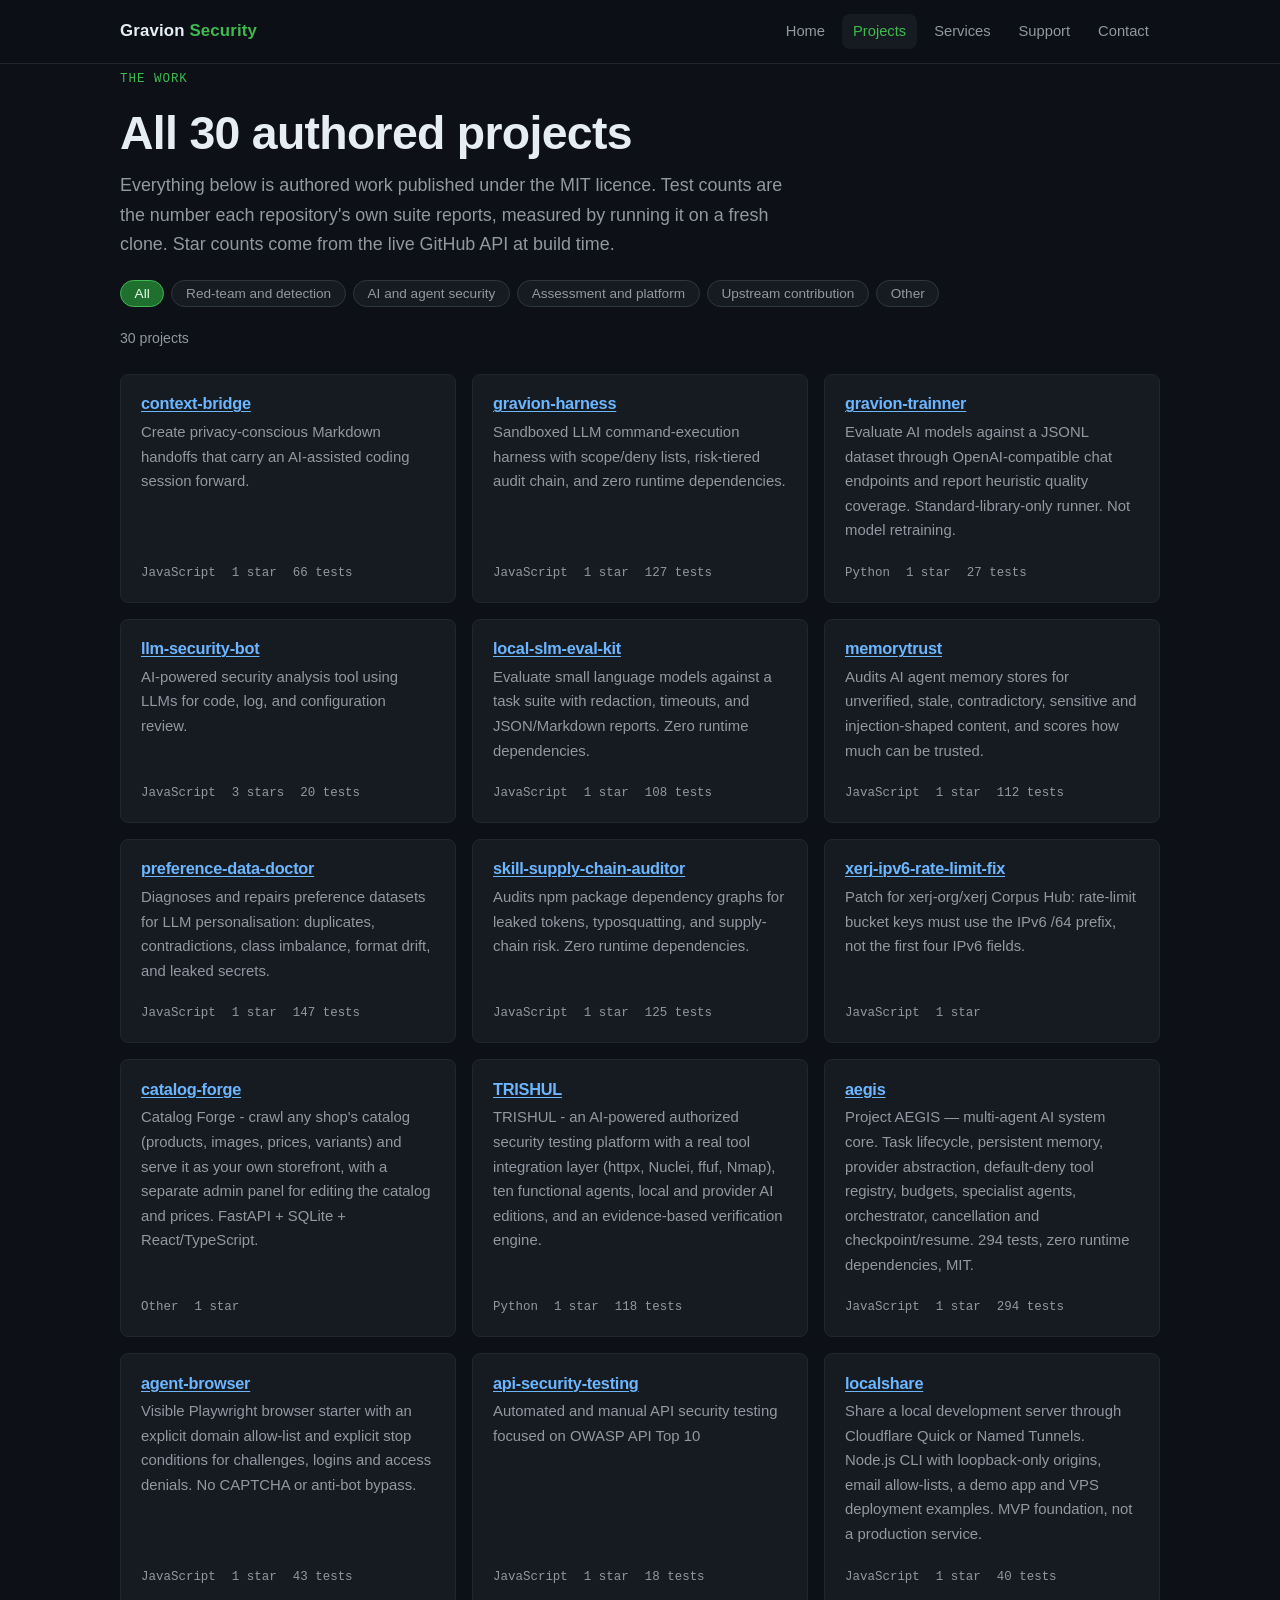
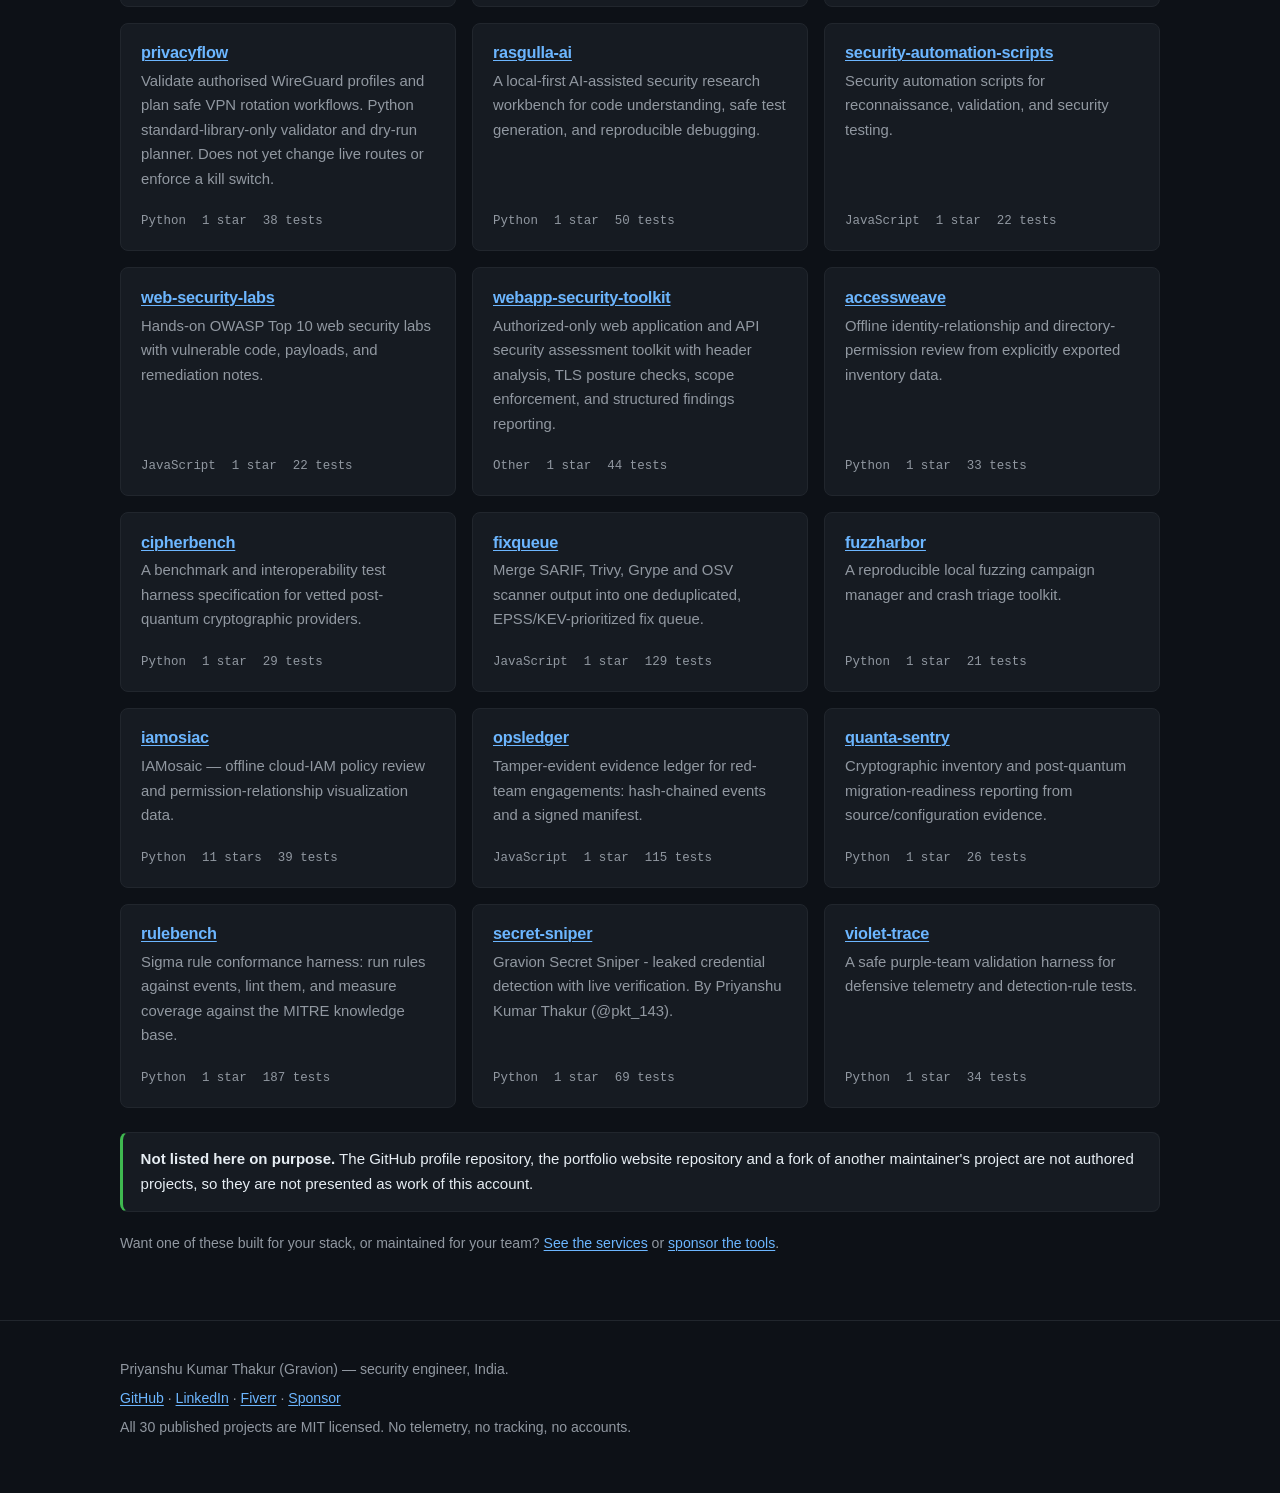
==== site/projects.html @ 016718fd "feat: add portfolio site, resume, license, and sponsor content pack" ====
<!DOCTYPE html>
<html lang="en">
<head>
<meta charset="utf-8">
<meta name="viewport" content="width=device-width, initial-scale=1">
<title>Projects — Gravion Security</title>
<meta name="description" content="All 30 authored open-source security projects by Priyanshu Kumar Thakur, with measured test counts, language and live star counts.">
<meta name="color-scheme" content="dark">
<link rel="icon" href="assets/favicon.svg" type="image/svg+xml">
<link rel="stylesheet" href="assets/style.css">
</head>
<body>
<a class="skip-link" href="#main">Skip to content</a>

<header class="site-header">
  <div class="wrap">
    <a class="brand" href="index.html">Gravion <span>Security</span></a>
    <nav class="primary" aria-label="Primary">
      <ul>
        <li><a href="index.html">Home</a></li>
        <li><a href="projects.html" aria-current="page">Projects</a></li>
        <li><a href="services.html">Services</a></li>
        <li><a href="support.html">Support</a></li>
        <li><a href="contact.html">Contact</a></li>
      </ul>
    </nav>
  </div>
</header>

<main id="main">
  <div class="wrap">
    <p class="eyebrow">The work</p>
    <h1>All 30 authored projects</h1>
    <p class="lede">
      Everything below is authored work published under the MIT licence. Test counts
      are the number each repository's own suite reports, measured by running it on a
      fresh clone. Star counts come from the live GitHub API at build time.
    </p>

    <ul class="filters" role="group" aria-label="Filter projects by category">
      <li><button type="button" data-filter="all" aria-pressed="true">All</button></li>
      <li><button type="button" data-filter="red-team" aria-pressed="false">Red-team and detection</button></li>
      <li><button type="button" data-filter="ai-security" aria-pressed="false">AI and agent security</button></li>
      <li><button type="button" data-filter="platform" aria-pressed="false">Assessment and platform</button></li>
      <li><button type="button" data-filter="contribution" aria-pressed="false">Upstream contribution</button></li>
      <li><button type="button" data-filter="other" aria-pressed="false">Other</button></li>
    </ul>

    <p class="muted small"><span id="project-count">Loading projects</span></p>

    <ul class="card-grid" id="project-grid">
      <li class="card">
        <h3>Loading</h3>
        <p>The project list loads from assets/projects.json. If it does not appear, the full list is below.</p>
      </li>
    </ul>

    <noscript>
      <div class="fallback">
        <h2>Full project list</h2>
        <p class="muted">JavaScript is off, so here is the same list as plain text.</p>

        <h3>Red-team and detection engineering</h3>
        <ul>
          <li><a href="https://github.com/gravion-ux/fixqueue" rel="noopener noreferrer">fixqueue</a> — Merge SARIF, Trivy, Grype and OSV scanner output into one deduplicated, EPSS and KEV prioritised fix queue. 129 tests.</li>
          <li><a href="https://github.com/gravion-ux/rulebench" rel="noopener noreferrer">rulebench</a> — Sigma rule conformance harness: run rules against events, lint them, and measure coverage against the MITRE knowledge base. 187 tests.</li>
          <li><a href="https://github.com/gravion-ux/opsledger" rel="noopener noreferrer">opsledger</a> — Tamper-evident evidence ledger for red-team engagements: hash-chained events and a signed manifest. 115 tests.</li>
          <li><a href="https://github.com/gravion-ux/violet-trace" rel="noopener noreferrer">violet-trace</a> — A safe purple-team validation harness for defensive telemetry and detection-rule tests. 34 tests.</li>
          <li><a href="https://github.com/gravion-ux/accessweave" rel="noopener noreferrer">accessweave</a> — Offline identity-relationship and directory-permission review from explicitly exported inventory data. 33 tests.</li>
          <li><a href="https://github.com/gravion-ux/iamosiac" rel="noopener noreferrer">iamosiac</a> — Offline cloud-IAM policy review and permission-relationship visualisation data with least-privilege remediation hints. 39 tests.</li>
          <li><a href="https://github.com/gravion-ux/fuzzharbor" rel="noopener noreferrer">fuzzharbor</a> — A reproducible local fuzzing campaign manager and crash triage toolkit. 21 tests.</li>
          <li><a href="https://github.com/gravion-ux/secret-sniper" rel="noopener noreferrer">secret-sniper</a> — Leaked credential detection with live verification. 69 selftest checks.</li>
          <li><a href="https://github.com/gravion-ux/quanta-sentry" rel="noopener noreferrer">quanta-sentry</a> — Cryptographic inventory and post-quantum migration-readiness reporting from source and configuration evidence. 26 tests.</li>
          <li><a href="https://github.com/gravion-ux/cipherbench" rel="noopener noreferrer">cipherbench</a> — A benchmark and interoperability test harness specification for vetted post-quantum cryptographic providers. 29 tests.</li>
        </ul>

        <h3>AI and agent security</h3>
        <ul>
          <li><a href="https://github.com/gravion-ux/memorytrust" rel="noopener noreferrer">memorytrust</a> — Audits an agent memory store for unverified, stale, contradictory and sensitive content and scores how much can be trusted. 112 tests.</li>
          <li><a href="https://github.com/gravion-ux/preference-data-doctor" rel="noopener noreferrer">preference-data-doctor</a> — Diagnoses and repairs preference datasets: duplicates, contradictions, class imbalance, format drift and leaked secrets. 147 tests.</li>
          <li><a href="https://github.com/gravion-ux/skill-supply-chain-auditor" rel="noopener noreferrer">skill-supply-chain-auditor</a> — Audits agent skill packages for prompt injection, unsafe shell, obfuscated payloads, embedded secrets and unpinned dependencies. 125 tests.</li>
          <li><a href="https://github.com/gravion-ux/local-slm-eval-kit" rel="noopener noreferrer">local-slm-eval-kit</a> — Evaluates a local model against a fixed task suite with redaction, timeouts and diffable reports. 108 tests.</li>
          <li><a href="https://github.com/gravion-ux/llm-security-bot" rel="noopener noreferrer">llm-security-bot</a> — Pattern-based static analysis for code, configs, log lines and LLM input. 20 tests.</li>
          <li><a href="https://github.com/gravion-ux/gravion-harness" rel="noopener noreferrer">gravion-harness</a> — A scoped, auditable security-testing harness with a hash-chained audit log. 127 tests.</li>
          <li><a href="https://github.com/gravion-ux/context-bridge" rel="noopener noreferrer">context-bridge</a> — A VS Code extension that writes privacy-conscious Markdown handoffs with secret redaction built in. 66 tests.</li>
          <li><a href="https://github.com/gravion-ux/gravion-trainner" rel="noopener noreferrer">gravion-trainner</a> — Model quality evaluation starter for OpenAI-compatible chat-completions endpoints. 27 tests.</li>
        </ul>

        <h3>Assessment, automation and platform</h3>
        <ul>
          <li><a href="https://github.com/gravion-ux/TRISHUL" rel="noopener noreferrer">TRISHUL</a> — An authorized-scope, AI-powered security testing platform with real tool integration. 118 tests.</li>
          <li><a href="https://github.com/gravion-ux/webapp-security-toolkit" rel="noopener noreferrer">webapp-security-toolkit</a> — Authorized-only web and API security assessment toolkit with scope enforcement and structured findings. 44 tests.</li>
          <li><a href="https://github.com/gravion-ux/web-security-labs" rel="noopener noreferrer">web-security-labs</a> — Four OWASP-style labs with vulnerable and secure variants, loopback-only by design. 22 checks across 4 labs.</li>
          <li><a href="https://github.com/gravion-ux/api-security-testing" rel="noopener noreferrer">api-security-testing</a> — Read-only BOLA and cross-tenant detector with a rate-limit probe and local mock API. 18 tests.</li>
          <li><a href="https://github.com/gravion-ux/security-automation-scripts" rel="noopener noreferrer">security-automation-scripts</a> — Small Node.js and Bash utilities for reconnaissance, validation and security testing. 22 tests.</li>
          <li><a href="https://github.com/gravion-ux/agent-browser" rel="noopener noreferrer">agent-browser</a> — Visible Playwright browser starter with an explicit domain allow-list and stop conditions. 43 tests.</li>
          <li><a href="https://github.com/gravion-ux/privacyflow" rel="noopener noreferrer">privacyflow</a> — Validates authorised WireGuard profiles and plans safe VPN rotation workflows. 38 tests.</li>
          <li><a href="https://github.com/gravion-ux/localshare" rel="noopener noreferrer">localshare</a> — Shares a local development server through Cloudflare tunnels with loopback-only origins. 40 tests.</li>
          <li><a href="https://github.com/gravion-ux/rasgulla-ai" rel="noopener noreferrer">rasgulla-ai</a> — A local-first AI-assisted security research workbench for code understanding and safe test generation. 50 tests.</li>
          <li><a href="https://github.com/gravion-ux/aegis" rel="noopener noreferrer">aegis</a> — Multi-agent system core: task lifecycle, persistent memory, provider abstraction, default-deny tool registry, budgets and recovery. 294 tests.</li>
        </ul>

        <h3>Upstream contribution</h3>
        <ul>
          <li><a href="https://github.com/gravion-ux/xerj-ipv6-rate-limit-fix" rel="noopener noreferrer">xerj-ipv6-rate-limit-fix</a> — A contribution to xerj-org/xerj fixing the Corpus Hub rate limiter to bucket compressed IPv6 addresses by their /64. Open upstream as <a href="https://github.com/xerj-org/xerj/pull/2872" rel="noopener noreferrer">xerj-org/xerj#2872</a>.</li>
        </ul>

        <h3>Other</h3>
        <ul>
          <li><a href="https://github.com/gravion-ux/catalog-forge" rel="noopener noreferrer">catalog-forge</a> — Crawls a shop catalogue and serves it as a storefront.</li>
        </ul>
      </div>
    </noscript>

    <div class="note">
      <strong>Not listed here on purpose.</strong> The GitHub profile repository, the
      portfolio website repository and a fork of another maintainer's project are not
      authored projects, so they are not presented as work of this account.
    </div>

    <p class="muted small">
      Want one of these built for your stack, or maintained for your team?
      <a href="services.html">See the services</a> or
      <a href="support.html">sponsor the tools</a>.
    </p>
  </div>
</main>

<footer class="site-footer">
  <div class="wrap">
    <p>Priyanshu Kumar Thakur (Gravion) — security engineer, India.</p>
    <p>
      <a href="https://github.com/gravion-ux" rel="noopener noreferrer">GitHub</a> ·
      <a href="https://www.linkedin.com/in/priyanshukumarthakur" rel="noopener noreferrer">LinkedIn</a> ·
      <a href="https://www.fiverr.com/ig_priyanshu" rel="noopener noreferrer">Fiverr</a> ·
      <a href="https://github.com/sponsors/gravion-ux" rel="noopener noreferrer">Sponsor</a>
    </p>
    <p>All 30 published projects are MIT licensed. No telemetry, no tracking, no accounts.</p>
  </div>
</footer>

<script src="assets/site.js" defer></script>
</body>
</html>
---- site/assets/style.css ----
/* Gravion portfolio — one stylesheet, no external requests. */

:root {
  --bg: #0d1117;
  --bg-raised: #161b22;
  --bg-inset: #010409;
  --border: #30363d;
  --border-soft: #21262d;
  --text: #e6edf3;
  --text-muted: #9198a1;
  --accent: #3fb950;
  --accent-dim: #1f6f2e;
  --accent-ink: #04140a;
  --link: #6cb6ff;
  --warn: #d29922;
  --radius: 8px;
  --maxw: 1080px;
  --mono: ui-monospace, SFMono-Regular, "SF Mono", Menlo, Consolas, "Liberation Mono", monospace;
  --sans: -apple-system, BlinkMacSystemFont, "Segoe UI", Roboto, "Helvetica Neue", Arial, sans-serif;
}

*,
*::before,
*::after {
  box-sizing: border-box;
}

html {
  -webkit-text-size-adjust: 100%;
  scroll-behavior: smooth;
}

body {
  margin: 0;
  background: var(--bg);
  color: var(--text);
  font-family: var(--sans);
  font-size: 16px;
  line-height: 1.65;
}

@media (prefers-reduced-motion: reduce) {
  html {
    scroll-behavior: auto;
  }

  *,
  *::before,
  *::after {
    animation-duration: 0.01ms !important;
    animation-iteration-count: 1 !important;
    transition-duration: 0.01ms !important;
  }
}

.skip-link {
  position: absolute;
  left: -9999px;
  top: 0;
  background: var(--accent);
  color: var(--accent-ink);
  padding: 0.6rem 1rem;
  z-index: 100;
  border-radius: 0 0 var(--radius) 0;
  font-weight: 600;
}

.skip-link:focus {
  left: 0;
}

a {
  color: var(--link);
  text-decoration-thickness: 1px;
  text-underline-offset: 2px;
}

a:hover {
  text-decoration-thickness: 2px;
}

:focus-visible {
  outline: 2px solid var(--accent);
  outline-offset: 2px;
  border-radius: 3px;
}

code,
pre,
kbd {
  font-family: var(--mono);
  font-size: 0.9em;
}

code {
  background: var(--bg-inset);
  border: 1px solid var(--border-soft);
  border-radius: 4px;
  padding: 0.1em 0.35em;
}

pre {
  background: var(--bg-inset);
  border: 1px solid var(--border-soft);
  border-radius: var(--radius);
  padding: 1rem;
  overflow-x: auto;
}

pre code {
  background: none;
  border: 0;
  padding: 0;
}

/* Layout */

.wrap {
  width: 100%;
  max-width: var(--maxw);
  margin: 0 auto;
  padding: 0 1.25rem;
}

.site-header {
  border-bottom: 1px solid var(--border-soft);
  background: rgba(13, 17, 23, 0.92);
  position: sticky;
  top: 0;
  z-index: 20;
}

.site-header .wrap {
  display: flex;
  flex-wrap: wrap;
  align-items: center;
  justify-content: space-between;
  gap: 0.75rem;
  padding-top: 0.85rem;
  padding-bottom: 0.85rem;
}

.brand {
  font-weight: 700;
  font-size: 1.05rem;
  letter-spacing: 0.01em;
  color: var(--text);
  text-decoration: none;
}

.brand span {
  color: var(--accent);
}

nav.primary ul {
  list-style: none;
  display: flex;
  flex-wrap: wrap;
  gap: 0.35rem;
  margin: 0;
  padding: 0;
}

nav.primary a {
  display: block;
  padding: 0.35rem 0.7rem;
  border-radius: var(--radius);
  color: var(--text-muted);
  text-decoration: none;
  font-size: 0.92rem;
  font-weight: 500;
}

nav.primary a:hover {
  color: var(--text);
  background: var(--bg-raised);
}

nav.primary a[aria-current="page"] {
  color: var(--accent);
  background: var(--bg-raised);
}

.site-footer {
  border-top: 1px solid var(--border-soft);
  margin-top: 4rem;
  padding: 2rem 0 3rem;
  color: var(--text-muted);
  font-size: 0.88rem;
}

.site-footer p {
  margin: 0.35rem 0;
}

/* Typography */

h1,
h2,
h3 {
  line-height: 1.25;
  letter-spacing: -0.015em;
}

h1 {
  font-size: clamp(1.9rem, 1.3rem + 2.4vw, 2.9rem);
  margin: 0 0 0.6rem;
}

h2 {
  font-size: clamp(1.3rem, 1.1rem + 0.9vw, 1.65rem);
  margin: 2.75rem 0 0.85rem;
  padding-bottom: 0.4rem;
  border-bottom: 1px solid var(--border-soft);
}

h3 {
  font-size: 1.1rem;
  margin: 1.75rem 0 0.5rem;
}

p {
  margin: 0 0 1rem;
}

.lede {
  font-size: 1.12rem;
  color: var(--text-muted);
  max-width: 68ch;
}

.muted {
  color: var(--text-muted);
}

.small {
  font-size: 0.88rem;
}

/* Hero */

.hero {
  padding: 4rem 0 2.5rem;
  border-bottom: 1px solid var(--border-soft);
}

.hero h1 {
  margin-bottom: 0.75rem;
}

.eyebrow {
  display: inline-block;
  font-family: var(--mono);
  font-size: 0.78rem;
  letter-spacing: 0.08em;
  text-transform: uppercase;
  color: var(--accent);
  margin-bottom: 0.9rem;
}

/* Buttons */

.cta-row {
  display: flex;
  flex-wrap: wrap;
  gap: 0.75rem;
  margin: 1.75rem 0;
}

.btn {
  display: inline-flex;
  align-items: center;
  gap: 0.5rem;
  padding: 0.65rem 1.15rem;
  border-radius: var(--radius);
  font-weight: 600;
  font-size: 0.95rem;
  text-decoration: none;
  border: 1px solid transparent;
  cursor: pointer;
}

.btn-primary {
  background: var(--accent);
  color: var(--accent-ink);
}

.btn-primary:hover {
  background: #4cc45e;
}

.btn-secondary {
  background: var(--bg-raised);
  border-color: var(--border);
  color: var(--text);
}

.btn-secondary:hover {
  border-color: var(--accent);
}

/* Stats */

.stats {
  list-style: none;
  margin: 2rem 0 0;
  padding: 0;
  display: grid;
  grid-template-columns: repeat(auto-fit, minmax(170px, 1fr));
  gap: 1rem;
}

.stats li {
  background: var(--bg-raised);
  border: 1px solid var(--border-soft);
  border-radius: var(--radius);
  padding: 1rem 1.1rem;
}

.stat-value {
  display: block;
  font-size: 1.7rem;
  font-weight: 700;
  color: var(--accent);
  line-height: 1.2;
  font-variant-numeric: tabular-nums;
}

.stat-label {
  display: block;
  color: var(--text-muted);
  font-size: 0.85rem;
  margin-top: 0.15rem;
}

/* Cards */

.card-grid {
  list-style: none;
  margin: 1.5rem 0;
  padding: 0;
  display: grid;
  grid-template-columns: repeat(auto-fit, minmax(290px, 1fr));
  gap: 1rem;
}

.card {
  background: var(--bg-raised);
  border: 1px solid var(--border-soft);
  border-radius: var(--radius);
  padding: 1.15rem 1.25rem;
  margin: 0;
  display: flex;
  flex-direction: column;
}

.card h3 {
  margin: 0 0 0.4rem;
  font-size: 1.02rem;
}

.card p {
  margin: 0 0 0.75rem;
  color: var(--text-muted);
  font-size: 0.93rem;
}

.card .card-foot {
  margin-top: auto;
  padding-top: 0.5rem;
  font-family: var(--mono);
  font-size: 0.78rem;
  color: var(--text-muted);
  display: flex;
  flex-wrap: wrap;
  gap: 0.5rem 1rem;
}

.tag {
  display: inline-block;
  background: var(--bg-inset);
  border: 1px solid var(--border-soft);
  border-radius: 999px;
  padding: 0.1rem 0.6rem;
  font-size: 0.76rem;
  color: var(--text-muted);
  font-family: var(--mono);
}

/* Tables */

.table-wrap {
  overflow-x: auto;
  border: 1px solid var(--border-soft);
  border-radius: var(--radius);
  margin: 1.25rem 0;
}

table {
  border-collapse: collapse;
  width: 100%;
  font-size: 0.93rem;
  min-width: 520px;
}

th,
td {
  text-align: left;
  padding: 0.7rem 0.9rem;
  border-bottom: 1px solid var(--border-soft);
  vertical-align: top;
}

thead th {
  background: var(--bg-inset);
  color: var(--text-muted);
  font-size: 0.8rem;
  text-transform: uppercase;
  letter-spacing: 0.05em;
  font-weight: 600;
}

tbody tr:last-child td {
  border-bottom: 0;
}

td.num {
  font-family: var(--mono);
  font-variant-numeric: tabular-nums;
  white-space: nowrap;
}

/* Filters */

.filters {
  display: flex;
  flex-wrap: wrap;
  gap: 0.45rem;
  margin: 1.25rem 0;
  padding: 0;
  list-style: none;
}

.filters button {
  background: var(--bg-raised);
  border: 1px solid var(--border);
  color: var(--text-muted);
  border-radius: 999px;
  padding: 0.3rem 0.85rem;
  font-size: 0.85rem;
  cursor: pointer;
  font-family: inherit;
}

.filters button:hover {
  color: var(--text);
  border-color: var(--accent);
}

.filters button[aria-pressed="true"] {
  background: var(--accent-dim);
  border-color: var(--accent);
  color: #e9ffec;
}

/* Misc */

.note {
  background: var(--bg-raised);
  border: 1px solid var(--border-soft);
  border-left: 3px solid var(--accent);
  border-radius: var(--radius);
  padding: 0.9rem 1.1rem;
  margin: 1.25rem 0;
  font-size: 0.94rem;
}

.note.warning {
  border-left-color: var(--warn);
}

.stack > * + * {
  margin-top: 0.75rem;
}

.price {
  font-family: var(--mono);
  font-weight: 700;
  color: var(--accent);
  white-space: nowrap;
}

.tier-name {
  font-weight: 700;
}

noscript .fallback {
  display: block;
}

.hide {
  display: none;
}

@media (max-width: 640px) {
  .hero {
    padding: 2.5rem 0 1.75rem;
  }

  .site-header .wrap {
    flex-direction: column;
    align-items: flex-start;
  }

  h2 {
    margin-top: 2rem;
  }
}
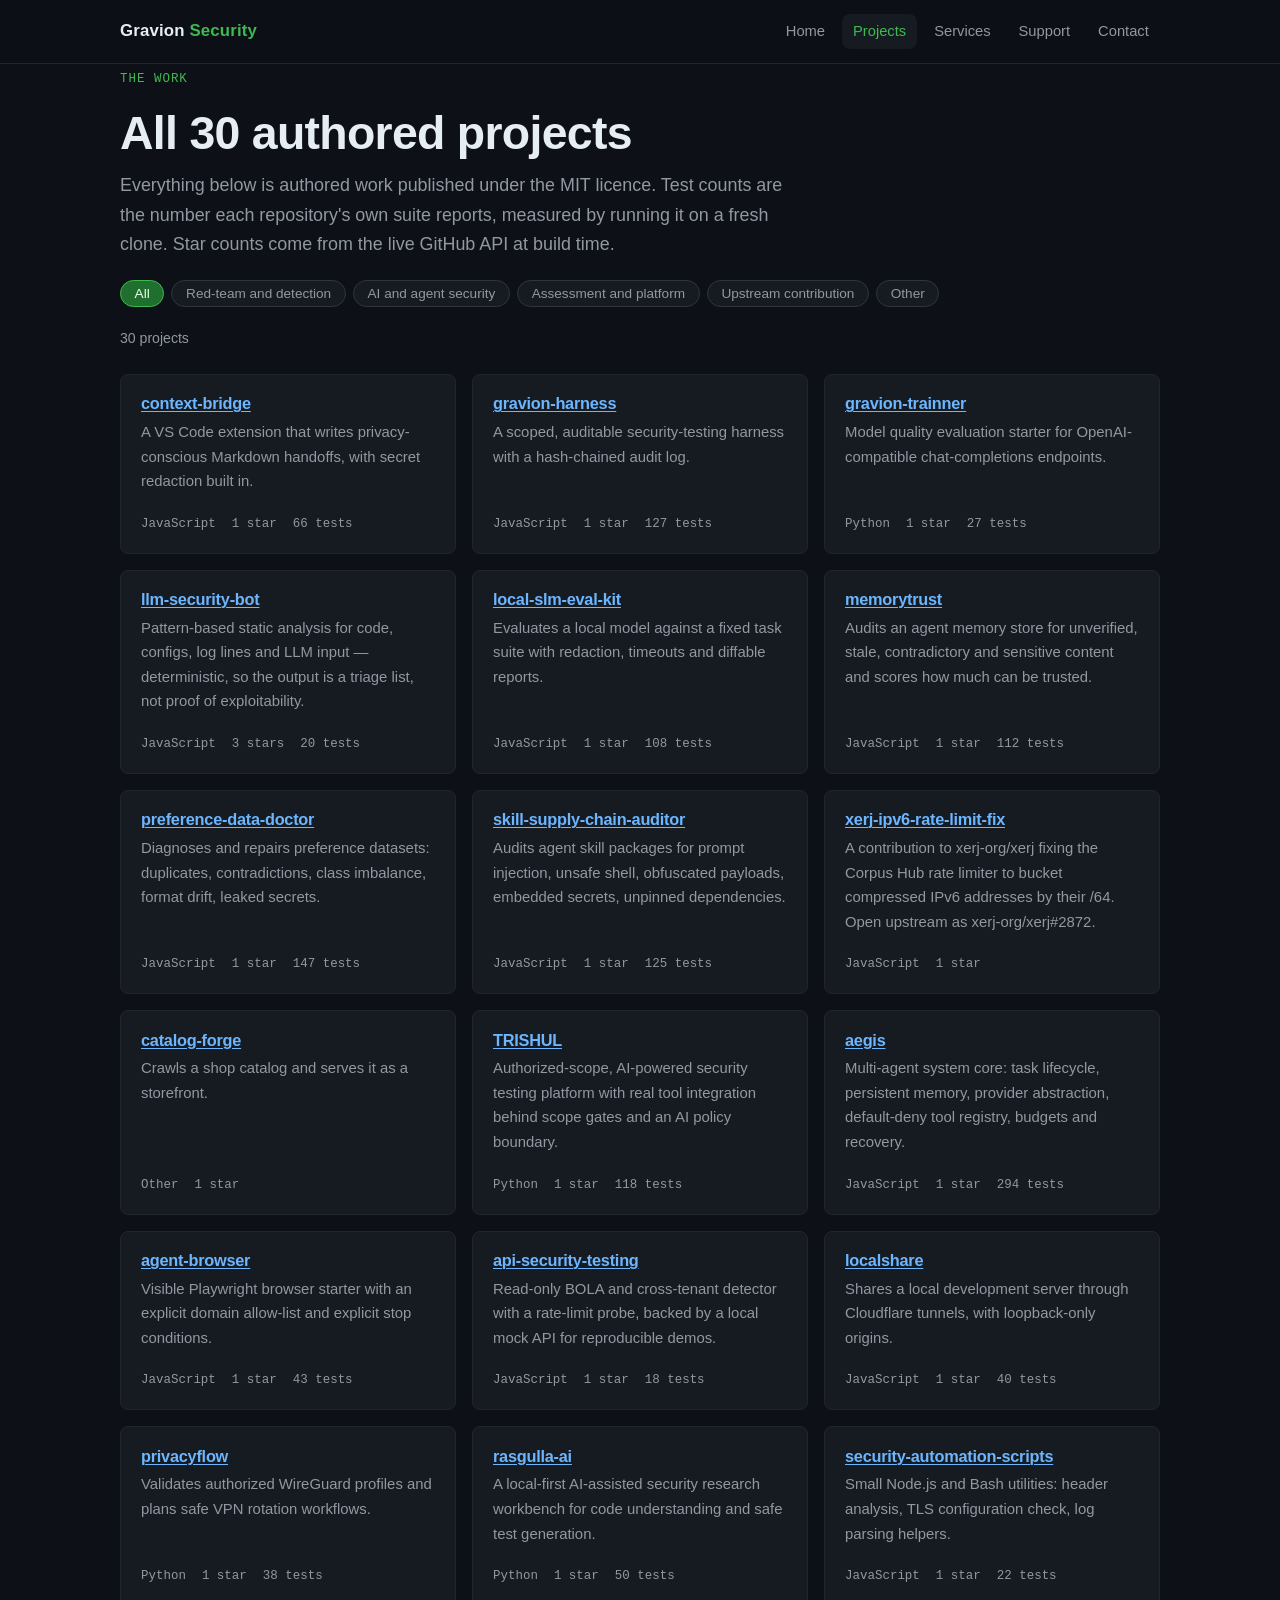
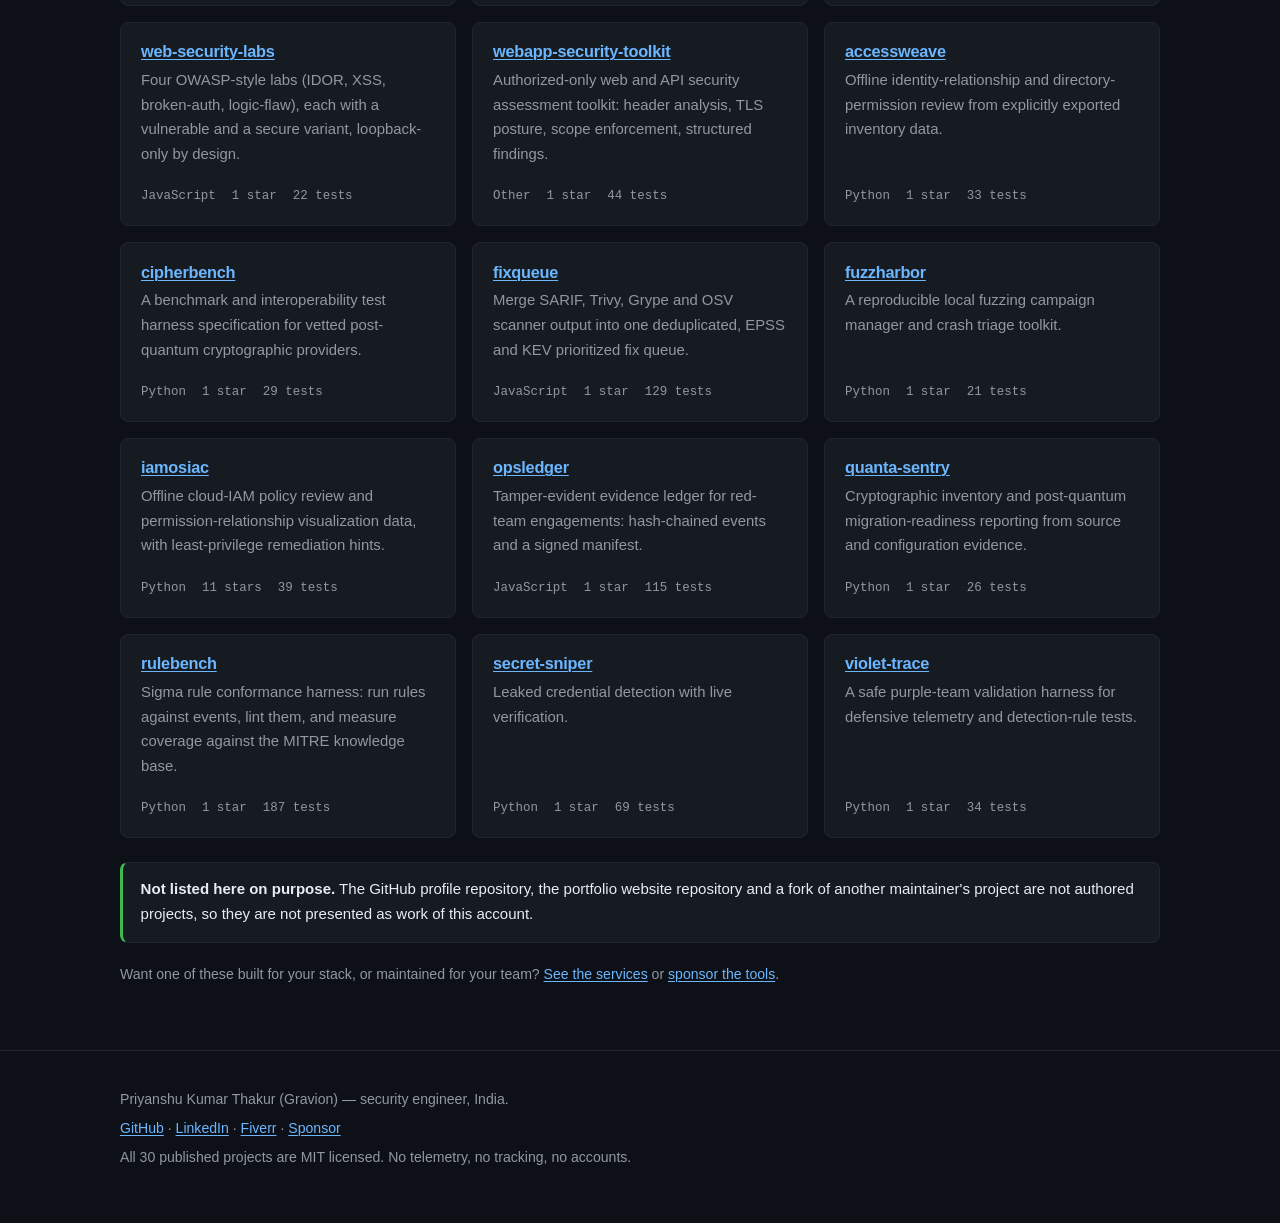
==== commit 04a8088b: "fix: unify project descriptions across every surface and fix the inventory staleness check" ====
--- a/site/projects.html
+++ b/site/projects.html
@@ -62,52 +62,52 @@
 
         <h3>Red-team and detection engineering</h3>
         <ul>
-          <li><a href="https://github.com/gravion-ux/fixqueue" rel="noopener noreferrer">fixqueue</a> — Merge SARIF, Trivy, Grype and OSV scanner output into one deduplicated, EPSS and KEV prioritised fix queue. 129 tests.</li>
+          <li><a href="https://github.com/gravion-ux/accessweave" rel="noopener noreferrer">accessweave</a> — Offline identity-relationship and directory-permission review from explicitly exported inventory data. 33 tests.</li>
+          <li><a href="https://github.com/gravion-ux/cipherbench" rel="noopener noreferrer">cipherbench</a> — A benchmark and interoperability test harness specification for vetted post-quantum cryptographic providers. 29 tests.</li>
+          <li><a href="https://github.com/gravion-ux/fixqueue" rel="noopener noreferrer">fixqueue</a> — Merge SARIF, Trivy, Grype and OSV scanner output into one deduplicated, EPSS and KEV prioritized fix queue. 129 tests.</li>
+          <li><a href="https://github.com/gravion-ux/fuzzharbor" rel="noopener noreferrer">fuzzharbor</a> — A reproducible local fuzzing campaign manager and crash triage toolkit. 21 tests.</li>
+          <li><a href="https://github.com/gravion-ux/iamosiac" rel="noopener noreferrer">iamosiac</a> — Offline cloud-IAM policy review and permission-relationship visualization data, with least-privilege remediation hints. 39 tests.</li>
+          <li><a href="https://github.com/gravion-ux/opsledger" rel="noopener noreferrer">opsledger</a> — Tamper-evident evidence ledger for red-team engagements: hash-chained events and a signed manifest. 115 tests.</li>
+          <li><a href="https://github.com/gravion-ux/quanta-sentry" rel="noopener noreferrer">quanta-sentry</a> — Cryptographic inventory and post-quantum migration-readiness reporting from source and configuration evidence. 26 tests.</li>
           <li><a href="https://github.com/gravion-ux/rulebench" rel="noopener noreferrer">rulebench</a> — Sigma rule conformance harness: run rules against events, lint them, and measure coverage against the MITRE knowledge base. 187 tests.</li>
-          <li><a href="https://github.com/gravion-ux/opsledger" rel="noopener noreferrer">opsledger</a> — Tamper-evident evidence ledger for red-team engagements: hash-chained events and a signed manifest. 115 tests.</li>
+          <li><a href="https://github.com/gravion-ux/secret-sniper" rel="noopener noreferrer">secret-sniper</a> — Leaked credential detection with live verification. 69 selftest checks.</li>
           <li><a href="https://github.com/gravion-ux/violet-trace" rel="noopener noreferrer">violet-trace</a> — A safe purple-team validation harness for defensive telemetry and detection-rule tests. 34 tests.</li>
-          <li><a href="https://github.com/gravion-ux/accessweave" rel="noopener noreferrer">accessweave</a> — Offline identity-relationship and directory-permission review from explicitly exported inventory data. 33 tests.</li>
-          <li><a href="https://github.com/gravion-ux/iamosiac" rel="noopener noreferrer">iamosiac</a> — Offline cloud-IAM policy review and permission-relationship visualisation data with least-privilege remediation hints. 39 tests.</li>
-          <li><a href="https://github.com/gravion-ux/fuzzharbor" rel="noopener noreferrer">fuzzharbor</a> — A reproducible local fuzzing campaign manager and crash triage toolkit. 21 tests.</li>
-          <li><a href="https://github.com/gravion-ux/secret-sniper" rel="noopener noreferrer">secret-sniper</a> — Leaked credential detection with live verification. 69 selftest checks.</li>
-          <li><a href="https://github.com/gravion-ux/quanta-sentry" rel="noopener noreferrer">quanta-sentry</a> — Cryptographic inventory and post-quantum migration-readiness reporting from source and configuration evidence. 26 tests.</li>
-          <li><a href="https://github.com/gravion-ux/cipherbench" rel="noopener noreferrer">cipherbench</a> — A benchmark and interoperability test harness specification for vetted post-quantum cryptographic providers. 29 tests.</li>
         </ul>
 
         <h3>AI and agent security</h3>
         <ul>
+          <li><a href="https://github.com/gravion-ux/context-bridge" rel="noopener noreferrer">context-bridge</a> — A VS Code extension that writes privacy-conscious Markdown handoffs, with secret redaction built in. 66 tests.</li>
+          <li><a href="https://github.com/gravion-ux/gravion-harness" rel="noopener noreferrer">gravion-harness</a> — A scoped, auditable security-testing harness with a hash-chained audit log. 127 tests.</li>
+          <li><a href="https://github.com/gravion-ux/gravion-trainner" rel="noopener noreferrer">gravion-trainner</a> — Model quality evaluation starter for OpenAI-compatible chat-completions endpoints. 27 tests.</li>
+          <li><a href="https://github.com/gravion-ux/llm-security-bot" rel="noopener noreferrer">llm-security-bot</a> — Pattern-based static analysis for code, configs, log lines and LLM input — deterministic, so the output is a triage list, not proof of exploitability. 20 tests.</li>
+          <li><a href="https://github.com/gravion-ux/local-slm-eval-kit" rel="noopener noreferrer">local-slm-eval-kit</a> — Evaluates a local model against a fixed task suite with redaction, timeouts and diffable reports. 108 tests.</li>
           <li><a href="https://github.com/gravion-ux/memorytrust" rel="noopener noreferrer">memorytrust</a> — Audits an agent memory store for unverified, stale, contradictory and sensitive content and scores how much can be trusted. 112 tests.</li>
-          <li><a href="https://github.com/gravion-ux/preference-data-doctor" rel="noopener noreferrer">preference-data-doctor</a> — Diagnoses and repairs preference datasets: duplicates, contradictions, class imbalance, format drift and leaked secrets. 147 tests.</li>
-          <li><a href="https://github.com/gravion-ux/skill-supply-chain-auditor" rel="noopener noreferrer">skill-supply-chain-auditor</a> — Audits agent skill packages for prompt injection, unsafe shell, obfuscated payloads, embedded secrets and unpinned dependencies. 125 tests.</li>
-          <li><a href="https://github.com/gravion-ux/local-slm-eval-kit" rel="noopener noreferrer">local-slm-eval-kit</a> — Evaluates a local model against a fixed task suite with redaction, timeouts and diffable reports. 108 tests.</li>
-          <li><a href="https://github.com/gravion-ux/llm-security-bot" rel="noopener noreferrer">llm-security-bot</a> — Pattern-based static analysis for code, configs, log lines and LLM input. 20 tests.</li>
-          <li><a href="https://github.com/gravion-ux/gravion-harness" rel="noopener noreferrer">gravion-harness</a> — A scoped, auditable security-testing harness with a hash-chained audit log. 127 tests.</li>
-          <li><a href="https://github.com/gravion-ux/context-bridge" rel="noopener noreferrer">context-bridge</a> — A VS Code extension that writes privacy-conscious Markdown handoffs with secret redaction built in. 66 tests.</li>
-          <li><a href="https://github.com/gravion-ux/gravion-trainner" rel="noopener noreferrer">gravion-trainner</a> — Model quality evaluation starter for OpenAI-compatible chat-completions endpoints. 27 tests.</li>
+          <li><a href="https://github.com/gravion-ux/preference-data-doctor" rel="noopener noreferrer">preference-data-doctor</a> — Diagnoses and repairs preference datasets: duplicates, contradictions, class imbalance, format drift, leaked secrets. 147 tests.</li>
+          <li><a href="https://github.com/gravion-ux/skill-supply-chain-auditor" rel="noopener noreferrer">skill-supply-chain-auditor</a> — Audits agent skill packages for prompt injection, unsafe shell, obfuscated payloads, embedded secrets, unpinned dependencies. 125 tests.</li>
         </ul>
 
         <h3>Assessment, automation and platform</h3>
         <ul>
-          <li><a href="https://github.com/gravion-ux/TRISHUL" rel="noopener noreferrer">TRISHUL</a> — An authorized-scope, AI-powered security testing platform with real tool integration. 118 tests.</li>
-          <li><a href="https://github.com/gravion-ux/webapp-security-toolkit" rel="noopener noreferrer">webapp-security-toolkit</a> — Authorized-only web and API security assessment toolkit with scope enforcement and structured findings. 44 tests.</li>
-          <li><a href="https://github.com/gravion-ux/web-security-labs" rel="noopener noreferrer">web-security-labs</a> — Four OWASP-style labs with vulnerable and secure variants, loopback-only by design. 22 checks across 4 labs.</li>
-          <li><a href="https://github.com/gravion-ux/api-security-testing" rel="noopener noreferrer">api-security-testing</a> — Read-only BOLA and cross-tenant detector with a rate-limit probe and local mock API. 18 tests.</li>
-          <li><a href="https://github.com/gravion-ux/security-automation-scripts" rel="noopener noreferrer">security-automation-scripts</a> — Small Node.js and Bash utilities for reconnaissance, validation and security testing. 22 tests.</li>
-          <li><a href="https://github.com/gravion-ux/agent-browser" rel="noopener noreferrer">agent-browser</a> — Visible Playwright browser starter with an explicit domain allow-list and stop conditions. 43 tests.</li>
-          <li><a href="https://github.com/gravion-ux/privacyflow" rel="noopener noreferrer">privacyflow</a> — Validates authorised WireGuard profiles and plans safe VPN rotation workflows. 38 tests.</li>
-          <li><a href="https://github.com/gravion-ux/localshare" rel="noopener noreferrer">localshare</a> — Shares a local development server through Cloudflare tunnels with loopback-only origins. 40 tests.</li>
+          <li><a href="https://github.com/gravion-ux/TRISHUL" rel="noopener noreferrer">TRISHUL</a> — Authorized-scope, AI-powered security testing platform with real tool integration behind scope gates and an AI policy boundary. 118 tests.</li>
+          <li><a href="https://github.com/gravion-ux/aegis" rel="noopener noreferrer">aegis</a> — Multi-agent system core: task lifecycle, persistent memory, provider abstraction, default-deny tool registry, budgets and recovery. 294 tests.</li>
+          <li><a href="https://github.com/gravion-ux/agent-browser" rel="noopener noreferrer">agent-browser</a> — Visible Playwright browser starter with an explicit domain allow-list and explicit stop conditions. 43 tests.</li>
+          <li><a href="https://github.com/gravion-ux/api-security-testing" rel="noopener noreferrer">api-security-testing</a> — Read-only BOLA and cross-tenant detector with a rate-limit probe, backed by a local mock API for reproducible demos. 18 tests.</li>
+          <li><a href="https://github.com/gravion-ux/localshare" rel="noopener noreferrer">localshare</a> — Shares a local development server through Cloudflare tunnels, with loopback-only origins. 40 tests.</li>
+          <li><a href="https://github.com/gravion-ux/privacyflow" rel="noopener noreferrer">privacyflow</a> — Validates authorized WireGuard profiles and plans safe VPN rotation workflows. 38 tests.</li>
           <li><a href="https://github.com/gravion-ux/rasgulla-ai" rel="noopener noreferrer">rasgulla-ai</a> — A local-first AI-assisted security research workbench for code understanding and safe test generation. 50 tests.</li>
-          <li><a href="https://github.com/gravion-ux/aegis" rel="noopener noreferrer">aegis</a> — Multi-agent system core: task lifecycle, persistent memory, provider abstraction, default-deny tool registry, budgets and recovery. 294 tests.</li>
+          <li><a href="https://github.com/gravion-ux/security-automation-scripts" rel="noopener noreferrer">security-automation-scripts</a> — Small Node.js and Bash utilities: header analysis, TLS configuration check, log parsing helpers. 22 tests.</li>
+          <li><a href="https://github.com/gravion-ux/web-security-labs" rel="noopener noreferrer">web-security-labs</a> — Four OWASP-style labs (IDOR, XSS, broken-auth, logic-flaw), each with a vulnerable and a secure variant, loopback-only by design. 22 checks across 4 labs.</li>
+          <li><a href="https://github.com/gravion-ux/webapp-security-toolkit" rel="noopener noreferrer">webapp-security-toolkit</a> — Authorized-only web and API security assessment toolkit: header analysis, TLS posture, scope enforcement, structured findings. 44 tests.</li>
         </ul>
 
         <h3>Upstream contribution</h3>
         <ul>
-          <li><a href="https://github.com/gravion-ux/xerj-ipv6-rate-limit-fix" rel="noopener noreferrer">xerj-ipv6-rate-limit-fix</a> — A contribution to xerj-org/xerj fixing the Corpus Hub rate limiter to bucket compressed IPv6 addresses by their /64. Open upstream as <a href="https://github.com/xerj-org/xerj/pull/2872" rel="noopener noreferrer">xerj-org/xerj#2872</a>.</li>
+          <li><a href="https://github.com/gravion-ux/xerj-ipv6-rate-limit-fix" rel="noopener noreferrer">xerj-ipv6-rate-limit-fix</a> — A contribution to <a href="https://github.com/xerj-org/xerj" rel="noopener noreferrer">xerj-org/xerj</a> fixing the Corpus Hub rate limiter to bucket compressed IPv6 addresses by their /64. Open upstream as <a href="https://github.com/xerj-org/xerj/pull/2872" rel="noopener noreferrer">xerj-org/xerj#2872</a>.</li>
         </ul>
 
         <h3>Other</h3>
         <ul>
-          <li><a href="https://github.com/gravion-ux/catalog-forge" rel="noopener noreferrer">catalog-forge</a> — Crawls a shop catalogue and serves it as a storefront.</li>
+          <li><a href="https://github.com/gravion-ux/catalog-forge" rel="noopener noreferrer">catalog-forge</a> — Crawls a shop catalog and serves it as a storefront.</li>
         </ul>
       </div>
     </noscript>
